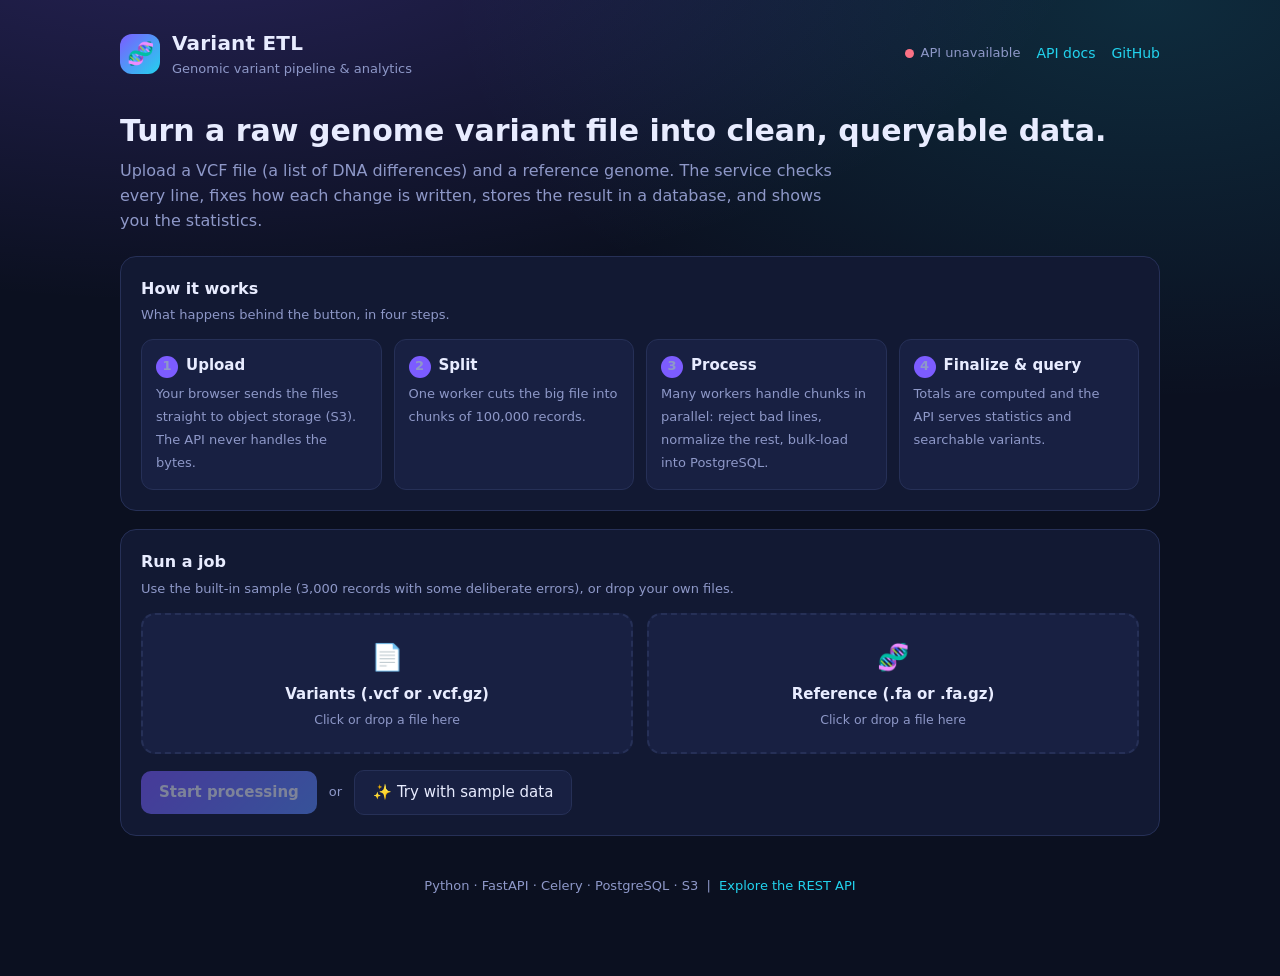
==== src/variant_etl/api/static/index.html @ db2c9832 "feat(ui): add a single-page web UI served by the API Upload (or pick sample data), watch the job go " ====
<!doctype html>
<html lang="en">
<head>
<meta charset="utf-8">
<meta name="viewport" content="width=device-width, initial-scale=1">
<title>Variant ETL</title>
<style>
  :root {
    --bg: #0b1020; --panel: #121933; --panel2: #182042; --border: #263057;
    --text: #e8ecff; --muted: #8e98c8; --accent: #7c5cff; --accent2: #22d3ee;
    --ok: #34d399; --bad: #fb7185; --warn: #fbbf24;
    --mono: ui-monospace, SFMono-Regular, Menlo, Consolas, monospace;
  }
  * { box-sizing: border-box; }
  body {
    margin: 0; color: var(--text); background: var(--bg);
    font: 15px/1.55 system-ui, -apple-system, "Segoe UI", Roboto, sans-serif;
    background-image: radial-gradient(900px 400px at 15% -10%, rgba(124,92,255,.25), transparent),
                      radial-gradient(700px 400px at 90% 0%, rgba(34,211,238,.14), transparent);
    background-repeat: no-repeat;
  }
  a { color: var(--accent2); text-decoration: none; }
  a:hover { text-decoration: underline; }
  .wrap { max-width: 1080px; margin: 0 auto; padding: 28px 20px 80px; }

  header { display: flex; align-items: center; justify-content: space-between; gap: 16px; flex-wrap: wrap; }
  .brand { display: flex; align-items: center; gap: 12px; }
  .logo { width: 40px; height: 40px; border-radius: 12px; display: grid; place-items: center; font-size: 22px;
          background: linear-gradient(135deg, var(--accent), var(--accent2)); }
  h1 { font-size: 20px; margin: 0; letter-spacing: .2px; }
  .sub { color: var(--muted); font-size: 13px; }
  nav { display: flex; gap: 16px; align-items: center; font-size: 14px; }
  .health { display: inline-flex; align-items: center; gap: 7px; color: var(--muted); font-size: 13px; }
  .dot { width: 9px; height: 9px; border-radius: 50%; background: var(--muted); }
  .dot.ok { background: var(--ok); box-shadow: 0 0 8px var(--ok); }
  .dot.bad { background: var(--bad); }

  .hero { margin: 34px 0 22px; }
  .hero h2 { font-size: 30px; line-height: 1.2; margin: 0 0 10px; }
  .hero p { color: var(--muted); max-width: 720px; margin: 0; font-size: 16px; }

  .card { background: var(--panel); border: 1px solid var(--border); border-radius: 16px; padding: 20px; margin-top: 18px; }
  .card h3 { margin: 0 0 4px; font-size: 16px; }
  .card .hint { color: var(--muted); font-size: 13px; margin: 0 0 14px; }

  .steps { display: grid; grid-template-columns: repeat(4, 1fr); gap: 12px; }
  .how { background: var(--panel2); border: 1px solid var(--border); border-radius: 12px; padding: 14px; }
  .how b { display: block; margin-bottom: 4px; }
  .how span { color: var(--muted); font-size: 13px; }
  .num { display: inline-grid; place-items: center; width: 22px; height: 22px; border-radius: 50%;
         background: var(--accent); font-size: 12px; font-weight: 700; margin-right: 8px; }

  .drops { display: grid; grid-template-columns: 1fr 1fr; gap: 14px; }
  .drop { border: 2px dashed var(--border); border-radius: 14px; padding: 22px 16px; text-align: center; cursor: pointer;
          transition: .15s; background: var(--panel2); }
  .drop:hover, .drop.over { border-color: var(--accent); background: rgba(124,92,255,.10); }
  .drop.has { border-style: solid; border-color: var(--ok); }
  .drop .big { font-size: 26px; }
  .drop .name { font-weight: 600; margin-top: 6px; word-break: break-all; }
  .drop .desc { color: var(--muted); font-size: 12.5px; margin-top: 4px; }
  .drop input { display: none; }

  .row { display: flex; gap: 12px; align-items: center; flex-wrap: wrap; margin-top: 16px; }
  button { font: inherit; cursor: pointer; border-radius: 10px; border: 1px solid var(--border); padding: 10px 18px;
           background: var(--panel2); color: var(--text); transition: .15s; }
  button:hover:not(:disabled) { border-color: var(--accent); }
  button.primary { background: linear-gradient(135deg, var(--accent), #5b8cff); border: 0; font-weight: 600; }
  button.primary:hover:not(:disabled) { filter: brightness(1.12); }
  button:disabled { opacity: .5; cursor: not-allowed; }
  .or { color: var(--muted); font-size: 13px; }

  .stepper { display: flex; align-items: center; gap: 0; margin: 6px 0 18px; }
  .st { display: flex; align-items: center; gap: 8px; color: var(--muted); font-size: 13px; white-space: nowrap; }
  .st i { width: 26px; height: 26px; border-radius: 50%; display: grid; place-items: center; font-style: normal; font-size: 13px;
          border: 2px solid var(--border); }
  .st.active { color: var(--text); }
  .st.active i { border-color: var(--accent2); color: var(--accent2); animation: pulse 1.2s infinite; }
  .st.done { color: var(--text); }
  .st.done i { background: var(--ok); border-color: var(--ok); color: #05281c; }
  .st.err i { background: var(--bad); border-color: var(--bad); color: #fff; }
  .line { flex: 1; height: 2px; background: var(--border); margin: 0 10px; min-width: 14px; }
  .line.done { background: var(--ok); }
  @keyframes pulse { 50% { box-shadow: 0 0 0 6px rgba(34,211,238,.15); } }

  .bar { height: 10px; border-radius: 6px; background: var(--panel2); overflow: hidden; }
  .bar > div { height: 100%; width: 0; background: linear-gradient(90deg, var(--accent), var(--accent2)); transition: width .4s; }
  .status-line { display: flex; justify-content: space-between; color: var(--muted); font-size: 13px; margin-top: 8px; }
  .banner { border-radius: 10px; padding: 10px 14px; margin-top: 14px; font-size: 14px; }
  .banner.info { background: rgba(34,211,238,.10); border: 1px solid rgba(34,211,238,.35); }
  .banner.err { background: rgba(251,113,133,.10); border: 1px solid rgba(251,113,133,.45); }

  .kpis { display: grid; grid-template-columns: repeat(auto-fit, minmax(150px, 1fr)); gap: 12px; }
  .kpi { background: var(--panel2); border: 1px solid var(--border); border-radius: 12px; padding: 14px; }
  .kpi .v { font-size: 26px; font-weight: 700; letter-spacing: -.5px; }
  .kpi .l { color: var(--muted); font-size: 12.5px; }
  .kpi .n { color: var(--muted); font-size: 11.5px; margin-top: 4px; }

  .grid2 { display: grid; grid-template-columns: 1fr 1fr; gap: 18px; }
  .hbar { display: grid; grid-template-columns: 170px 1fr 56px; gap: 10px; align-items: center; margin: 9px 0; font-size: 13px; }
  .hbar .t { height: 12px; border-radius: 6px; background: var(--panel2); overflow: hidden; }
  .hbar .t > div { height: 100%; border-radius: 6px; }
  .hbar .c { text-align: right; color: var(--muted); font-variant-numeric: tabular-nums; }
  .hbar small { display: block; color: var(--muted); font-size: 11.5px; }

  .hist { display: flex; align-items: flex-end; gap: 6px; height: 150px; margin-top: 8px; }
  .hist div { flex: 1; display: flex; flex-direction: column; justify-content: flex-end; align-items: center; height: 100%; }
  .hist b { width: 100%; border-radius: 5px 5px 0 0; background: linear-gradient(180deg, var(--accent2), var(--accent)); min-height: 2px; }
  .hist span { font-size: 10.5px; color: var(--muted); margin-top: 5px; }

  table { width: 100%; border-collapse: collapse; font-size: 13.5px; }
  th { text-align: left; color: var(--muted); font-weight: 500; padding: 8px 10px; border-bottom: 1px solid var(--border); }
  td { padding: 8px 10px; border-bottom: 1px solid rgba(38,48,87,.6); }
  td.m, .mono { font-family: var(--mono); font-size: 12.5px; }
  .tablewrap { overflow-x: auto; }
  .badge { display: inline-block; padding: 1px 9px; border-radius: 999px; font-size: 11.5px; font-weight: 600; }
  .tab { display: flex; gap: 6px; margin-bottom: 14px; flex-wrap: wrap; }
  .tab button { padding: 6px 14px; font-size: 13px; }
  .tab button.on { background: var(--accent); border-color: var(--accent); }
  select { font: inherit; background: var(--panel2); color: var(--text); border: 1px solid var(--border);
           border-radius: 8px; padding: 6px 10px; }
  .filters { display: flex; gap: 10px; align-items: center; margin-bottom: 12px; flex-wrap: wrap; color: var(--muted); font-size: 13px; }
  .tip { cursor: help; color: var(--accent2); border-bottom: 1px dotted var(--accent2); }
  .hidden { display: none !important; }
  footer { margin-top: 40px; color: var(--muted); font-size: 13px; text-align: center; }

  @media (max-width: 760px) {
    .steps, .drops, .grid2 { grid-template-columns: 1fr; }
    .stepper { flex-wrap: wrap; gap: 8px; } .line { display: none; }
    .hero h2 { font-size: 24px; }
    .hbar { grid-template-columns: 120px 1fr 50px; }
  }
</style>
</head>
<body>
<div class="wrap">
  <header>
    <div class="brand">
      <div class="logo">🧬</div>
      <div><h1>Variant ETL</h1><div class="sub">Genomic variant pipeline &amp; analytics</div></div>
    </div>
    <nav>
      <span class="health"><span class="dot" id="healthDot"></span><span id="healthText">checking…</span></span>
      <a href="/docs">API docs</a>
      <a href="https://github.com/aleksandrahodzzik/genomic-etl-pipeline" target="_blank" rel="noopener">GitHub</a>
    </nav>
  </header>

  <section class="hero">
    <h2>Turn a raw genome variant file into clean, queryable data.</h2>
    <p>Upload a VCF file (a list of DNA differences) and a reference genome. The service checks every line,
       fixes how each change is written, stores the result in a database, and shows you the statistics.</p>
  </section>

  <section class="card">
    <h3>How it works</h3>
    <p class="hint">What happens behind the button, in four steps.</p>
    <div class="steps">
      <div class="how"><b><span class="num">1</span>Upload</b><span>Your browser sends the files straight to object storage (S3). The API never handles the bytes.</span></div>
      <div class="how"><b><span class="num">2</span>Split</b><span>One worker cuts the big file into chunks of 100,000 records.</span></div>
      <div class="how"><b><span class="num">3</span>Process</b><span>Many workers handle chunks in parallel: reject bad lines, normalize the rest, bulk-load into PostgreSQL.</span></div>
      <div class="how"><b><span class="num">4</span>Finalize &amp; query</b><span>Totals are computed and the API serves statistics and searchable variants.</span></div>
    </div>
  </section>

  <section class="card" id="uploadCard">
    <h3>Run a job</h3>
    <p class="hint">Use the built-in sample (3,000 records with some deliberate errors), or drop your own files.</p>
    <div class="drops">
      <label class="drop" id="dropVcf">
        <div class="big">📄</div>
        <div class="name" id="nameVcf">Variants (.vcf or .vcf.gz)</div>
        <div class="desc">Click or drop a file here</div>
        <input type="file" id="fileVcf" accept=".vcf,.gz">
      </label>
      <label class="drop" id="dropRef">
        <div class="big">🧬</div>
        <div class="name" id="nameRef">Reference (.fa or .fa.gz)</div>
        <div class="desc">Click or drop a file here</div>
        <input type="file" id="fileRef" accept=".fa,.fasta,.fna,.gz">
      </label>
    </div>
    <div class="row">
      <button class="primary" id="btnRun" disabled>Start processing</button>
      <span class="or">or</span>
      <button id="btnSample">✨ Try with sample data</button>
    </div>
    <div id="banner"></div>
  </section>

  <section class="card hidden" id="progressCard">
    <h3>Progress</h3>
    <p class="hint" id="jobLine"></p>
    <div class="stepper" id="stepper"></div>
    <div class="bar"><div id="barFill"></div></div>
    <div class="status-line"><span id="statusText">Starting…</span><span id="chunkText"></span></div>
  </section>

  <div id="results" class="hidden">
    <section class="card">
      <h3>Summary</h3>
      <p class="hint" id="summaryHint"></p>
      <div class="kpis" id="kpis"></div>
    </section>

    <div class="grid2">
      <section class="card"><h3>Variant types</h3>
        <p class="hint">SNV = one letter changed, INS/DEL = letters added or removed, MNV = several letters changed.</p>
        <div id="types"></div></section>
      <section class="card"><h3>Rejected lines</h3>
        <p class="hint">Lines the pipeline refused, grouped by the reason.</p>
        <div id="reasons"></div></section>
    </div>

    <div class="grid2">
      <section class="card"><h3>Allele frequency</h3>
        <p class="hint">How common each variant is in the population (0 = rare, 1 = everyone).</p>
        <div class="hist" id="hist"></div></section>
      <section class="card"><h3>Per chromosome</h3>
        <p class="hint">Variant count and density (variants per megabase).</p>
        <div id="chroms"></div></section>
    </div>

    <section class="card">
      <div class="tab">
        <button id="tabVar" class="on">Variants</button>
        <button id="tabRej">Rejected sample</button>
      </div>
      <div id="paneVar">
        <div class="filters">
          Chromosome <select id="fChrom"><option value="">all</option></select>
          Type <select id="fType"><option value="">all</option><option>SNV</option><option>INS</option><option>DEL</option><option>MNV</option><option>COMPLEX</option></select>
          <span id="varCount"></span>
        </div>
        <div class="tablewrap"><table>
          <thead><tr><th>Position</th><th>Change</th><th>Type</th><th>Quality</th><th>Freq.</th><th>Normalized</th></tr></thead>
          <tbody id="varBody"></tbody></table></div>
        <div class="row"><button id="btnMore" class="hidden">Load more</button></div>
      </div>
      <div id="paneRej" class="hidden">
        <div class="tablewrap"><table>
          <thead><tr><th>Line</th><th>Reason</th><th>Raw text</th></tr></thead>
          <tbody id="rejBody"></tbody></table></div>
        <div class="row"><button id="btnMoreRej" class="hidden">Load more</button></div>
      </div>
    </section>
  </div>

  <footer>Python · FastAPI · Celery · PostgreSQL · S3 &nbsp;|&nbsp; <a href="/docs">Explore the REST API</a></footer>
</div>

<script>
const $ = (id) => document.getElementById(id);
const esc = (s) => String(s).replace(/[&<>"']/g, (c) => ({ "&": "&amp;", "<": "&lt;", ">": "&gt;", '"': "&quot;", "'": "&#39;" }[c]));
const fmt = (n) => Number(n).toLocaleString("en-US");
const API = "/api/v1";

const TYPE_COLOR = { SNV: "#22d3ee", INS: "#34d399", DEL: "#fb7185", MNV: "#fbbf24", COMPLEX: "#7c5cff" };
const REASONS = {
  malformed_line: ["Malformed line", "Wrong number of columns, a bad position, or an empty field."],
  non_numeric_qual: ["Bad quality value", "The QUAL column is not a number."],
  unknown_contig: ["Unknown chromosome", "The chromosome is not in the reference genome."],
  pos_out_of_bounds: ["Position out of range", "The position is outside the chromosome."],
  unsupported_symbolic: ["Unsupported variant", "Symbolic alleles such as &lt;DEL&gt; are not supported."],
  invalid_allele_chars: ["Invalid letters", "Alleles may only contain A, C, G, T, N."],
  ref_mismatch: ["Reference mismatch", "The file's REF letters differ from the real genome at that spot."],
};

let vcfFile = null, refFile = null, jobId = null, busy = false;
let varCursor = null, rejCursor = null;

// ---------- health ----------
async function checkHealth() {
  try {
    const r = await fetch("/health");
    $("healthDot").className = "dot " + (r.ok ? "ok" : "bad");
    $("healthText").textContent = r.ok ? "API online" : "API unavailable";
  } catch { $("healthDot").className = "dot bad"; $("healthText").textContent = "API unreachable"; }
}
checkHealth(); setInterval(checkHealth, 15000);

// ---------- file pickers ----------
function wireDrop(box, input, nameEl, setter, placeholder) {
  const show = (f) => {
    setter(f); nameEl.textContent = f ? f.name : placeholder;
    box.classList.toggle("has", !!f); refreshRun();
  };
  input.addEventListener("change", () => show(input.files[0] || null));
  ["dragenter", "dragover"].forEach((e) => box.addEventListener(e, (ev) => { ev.preventDefault(); box.classList.add("over"); }));
  ["dragleave", "drop"].forEach((e) => box.addEventListener(e, (ev) => { ev.preventDefault(); box.classList.remove("over"); }));
  box.addEventListener("drop", (ev) => { if (ev.dataTransfer.files[0]) show(ev.dataTransfer.files[0]); });
}
wireDrop($("dropVcf"), $("fileVcf"), $("nameVcf"), (f) => (vcfFile = f), "Variants (.vcf or .vcf.gz)");
wireDrop($("dropRef"), $("fileRef"), $("nameRef"), (f) => (refFile = f), "Reference (.fa or .fa.gz)");
function refreshRun() { $("btnRun").disabled = busy || !(vcfFile && refFile); $("btnSample").disabled = busy; }

$("btnRun").onclick = () => run(vcfFile, refFile);
$("btnSample").onclick = async () => {
  try {
    const [v, r] = await Promise.all(["variants.vcf", "ref.fa"].map(async (n) => {
      const res = await fetch("/static/sample/" + n);
      if (!res.ok) throw new Error("sample file missing");
      return new File([await res.blob()], n);
    }));
    run(v, r);
  } catch (e) { banner("err", "Could not load the sample: " + e.message); }
};

function banner(kind, text) { $("banner").innerHTML = text ? `<div class="banner ${kind}">${esc(text)}</div>` : ""; }

// ---------- API helpers ----------
async function api(path, opts) {
  const res = await fetch(API + path, opts);
  if (!res.ok) {
    let detail = res.statusText;
    try { const j = await res.json(); detail = typeof j.detail === "string" ? j.detail : JSON.stringify(j.detail); } catch {}
    throw new Error(`${res.status}: ${detail}`);
  }
  return res.json();
}
async function upload(file) {
  const meta = await api("/uploads", { method: "POST", headers: { "content-type": "application/json" }, body: JSON.stringify({ filename: file.name }) });
  const put = await fetch(meta.upload_url, { method: "PUT", body: file });
  await put.text(); // drain the body so the browser does not report the request as aborted
  if (!put.ok) throw new Error("upload to storage failed (" + put.status + ")");
  return meta.key;
}

// ---------- stepper ----------
const STEPS = ["Upload", "Split", "Process chunks", "Finalize"];
function drawStepper(active, failed) {
  let html = "";
  STEPS.forEach((name, i) => {
    const cls = failed && i === active ? "err" : i < active ? "done" : i === active ? "active" : "";
    const icon = failed && i === active ? "!" : i < active ? "✓" : i + 1;
    html += `<div class="st ${cls}"><i>${icon}</i>${name}</div>`;
    if (i < STEPS.length - 1) html += `<div class="line ${i < active ? "done" : ""}"></div>`;
  });
  $("stepper").innerHTML = html;
}

// ---------- run a job ----------
async function run(vcf, ref) {
  if (busy) return;
  busy = true; refreshRun(); banner("", "");
  $("results").classList.add("hidden");
  $("progressCard").classList.remove("hidden");
  $("jobLine").textContent = "";
  $("barFill").style.width = "3%"; $("chunkText").textContent = "";
  drawStepper(0, false); $("statusText").textContent = "Uploading files directly to object storage…";
  $("progressCard").scrollIntoView({ behavior: "smooth", block: "center" });
  try {
    const [vcfKey, refKey] = await Promise.all([upload(vcf), upload(ref)]);
    drawStepper(1, false); $("statusText").textContent = "Creating the job…";
    const job = await api("/jobs", { method: "POST", headers: { "content-type": "application/json" }, body: JSON.stringify({ vcf_key: vcfKey, reference_key: refKey }) });
    jobId = job.id;
    $("jobLine").innerHTML = `Job <span class="mono">${esc(job.id)}</span>`;
    if (job.deduplicated) banner("info", "These exact files were already processed. Showing the existing result instead of redoing the work.");
    const done = await poll(job.id);
    if (done.status === "completed") await showResults(done);
  } catch (e) {
    drawStepper(1, true); banner("err", e.message); $("statusText").textContent = "Stopped";
  } finally { busy = false; refreshRun(); }
}

async function poll(id) {
  for (;;) {
    const j = await api("/jobs/" + id);
    const p = j.progress, total = p.chunks_total;
    if (j.status === "completed") {
      drawStepper(4, false); $("barFill").style.width = "100%";
      $("statusText").textContent = `Done in ${j.duration_seconds?.toFixed(1) ?? "?"} s`;
      $("chunkText").textContent = total ? `${total}/${total} chunks` : "";
      return j;
    }
    if (j.status === "failed") {
      drawStepper(total ? 2 : 1, true); $("statusText").textContent = "Job failed";
      banner("err", (j.error || "The job failed.") + (j.failed_chunks?.length ? ` Failed chunks: ${j.failed_chunks.join(", ")}` : ""));
      return j;
    }
    if (!total) { drawStepper(1, false); $("statusText").textContent = j.status === "queued" ? "Waiting for a worker…" : "Splitting the file into chunks…"; $("barFill").style.width = "8%"; }
    else {
      drawStepper(2, false); $("statusText").textContent = "Workers are validating and loading chunks…";
      $("chunkText").textContent = `${p.chunks_done}/${total} chunks`;
      $("barFill").style.width = Math.max(10, Math.round(100 * p.fraction)) + "%";
    }
    await new Promise((r) => setTimeout(r, 500));
  }
}

// ---------- results ----------
function kpi(value, label, note) { return `<div class="kpi"><div class="v">${value}</div><div class="l">${label}</div>${note ? `<div class="n">${note}</div>` : ""}</div>`; }
function hbar(label, count, max, color, note) {
  const w = max ? Math.max(2, (100 * count) / max) : 0;
  return `<div class="hbar"><div>${label}${note ? `<small>${note}</small>` : ""}</div><div class="t"><div style="width:${w}%;background:${color}"></div></div><div class="c">${fmt(count)}</div></div>`;
}

async function showResults(job) {
  const base = "/jobs/" + job.id;
  const [sum, chr, af] = await Promise.all([api(base + "/stats/summary"), api(base + "/stats/chromosomes"), api(base + "/stats/af-histogram?bins=10")]);
  $("results").classList.remove("hidden");
  const r = sum.records;
  $("summaryHint").textContent = `${fmt(r.total)} lines went in; ${fmt(sum.variants)} clean variant rows are now in the database (a line with several alternatives becomes several rows).`;
  $("kpis").innerHTML =
    kpi(fmt(r.total), "records read") +
    kpi(fmt(r.accepted), "accepted", `${(100 - r.rejected_percent).toFixed(1)}% of lines`) +
    kpi(fmt(r.rejected), "rejected", `${r.rejected_percent}% of lines`) +
    kpi(fmt(sum.variants), "variants stored") +
    kpi(sum.titv_ratio ?? "–", `<span class="tip" title="Transition/transversion ratio of single-letter changes. About 2.0 is typical for human genomes; far off suggests errors.">Ti/Tv ratio</span>`) +
    kpi(sum.normalized_percent + "%", `<span class="tip" title="Share of rows rewritten into the standard form (trimmed and left-aligned, or split from a multi-allelic line).">normalized</span>`, `${fmt(sum.normalized)} rows`);

  const maxT = Math.max(...Object.values(sum.by_type), 1);
  $("types").innerHTML = Object.entries(sum.by_type).sort((a, b) => b[1] - a[1])
    .map(([t, c]) => hbar(t, c, maxT, TYPE_COLOR[t] || "#7c5cff")).join("") || "<span class='sub'>No variants.</span>";

  const reasons = Object.entries(sum.rejected_by_reason).sort((a, b) => b[1].count - a[1].count);
  const maxR = Math.max(...reasons.map(([, v]) => v.count), 1);
  $("reasons").innerHTML = reasons.map(([k, v]) => {
    const [title, desc] = REASONS[k] || [k, ""];
    return hbar(title, v.count, maxR, "#fb7185", desc);
  }).join("") || "<span class='sub'>Nothing was rejected.</span>";

  const maxA = Math.max(...af.bins.map((b) => b.count), 1);
  $("hist").innerHTML = af.bins.map((b) =>
    `<div title="${b.bin_start.toFixed(1)}–${b.bin_end.toFixed(1)}: ${fmt(b.count)} variants"><b style="height:${(100 * b.count) / maxA}%"></b><span>${b.bin_start.toFixed(1)}</span></div>`).join("");

  const maxC = Math.max(...chr.chromosomes.map((c) => c.variants), 1);
  $("chroms").innerHTML = chr.chromosomes.map((c) =>
    hbar(esc(c.chrom), c.variants, maxC, "#7c5cff", c.density_per_mb != null ? `${fmt(Math.round(c.density_per_mb))} per Mb` : "")).join("");

  $("fChrom").innerHTML = '<option value="">all</option>' + chr.chromosomes.map((c) => `<option>${esc(c.chrom)}</option>`).join("");
  await loadVariants(true); await loadRejected(true);
  $("results").scrollIntoView({ behavior: "smooth" });
}

// ---------- variants table ----------
async function loadVariants(reset) {
  if (reset) { varCursor = null; $("varBody").innerHTML = ""; }
  const q = new URLSearchParams({ limit: "25" });
  if ($("fChrom").value) q.set("chrom", $("fChrom").value);
  if ($("fType").value) q.set("type", $("fType").value);
  if (varCursor) q.set("cursor", varCursor);
  const page = await api(`/jobs/${jobId}/variants?${q}`);
  $("varBody").insertAdjacentHTML("beforeend", page.items.map((v) => `
    <tr><td class="m">${esc(v.chrom)}:${fmt(v.pos)}</td>
    <td class="m">${esc(v.ref.length > 14 ? v.ref.slice(0, 14) + "…" : v.ref)} → ${esc(v.alt.length > 14 ? v.alt.slice(0, 14) + "…" : v.alt)}</td>
    <td><span class="badge" style="background:${TYPE_COLOR[v.variant_type] || "#7c5cff"}22;color:${TYPE_COLOR[v.variant_type] || "#7c5cff"}">${esc(v.variant_type)}</span></td>
    <td>${v.qual ?? "–"}</td><td>${v.af ?? "–"}</td>
    <td>${v.was_normalized ? '<span class="badge" style="background:#fbbf2422;color:#fbbf24">rewritten</span>' : '<span class="sub">as written</span>'}</td></tr>`).join(""));
  varCursor = page.next_cursor;
  $("btnMore").classList.toggle("hidden", !varCursor);
  $("varCount").textContent = $("varBody").children.length ? `showing ${$("varBody").children.length}` : "no matching variants";
}
$("fChrom").onchange = () => loadVariants(true);
$("fType").onchange = () => loadVariants(true);
$("btnMore").onclick = () => loadVariants(false);

// ---------- rejected table ----------
async function loadRejected(reset) {
  if (reset) { rejCursor = null; $("rejBody").innerHTML = ""; }
  const q = new URLSearchParams({ limit: "25" });
  if (rejCursor != null) q.set("after_line", rejCursor);
  const page = await api(`/jobs/${jobId}/rejected?${q}`);
  $("rejBody").insertAdjacentHTML("beforeend", page.items.map((x) => `
    <tr><td class="m">${x.line_no}</td><td>${esc((REASONS[x.reason] || [x.reason])[0])}</td>
    <td class="m">${esc(x.raw_line.length > 90 ? x.raw_line.slice(0, 90) + "…" : x.raw_line)}</td></tr>`).join(""));
  rejCursor = page.next_after_line ?? null;
  $("btnMoreRej").classList.toggle("hidden", rejCursor == null || page.items.length === 0);
}
$("btnMoreRej").onclick = () => loadRejected(false);

$("tabVar").onclick = () => { $("tabVar").classList.add("on"); $("tabRej").classList.remove("on"); $("paneVar").classList.remove("hidden"); $("paneRej").classList.add("hidden"); };
$("tabRej").onclick = () => { $("tabRej").classList.add("on"); $("tabVar").classList.remove("on"); $("paneRej").classList.remove("hidden"); $("paneVar").classList.add("hidden"); };
refreshRun();
</script>
</body>
</html>
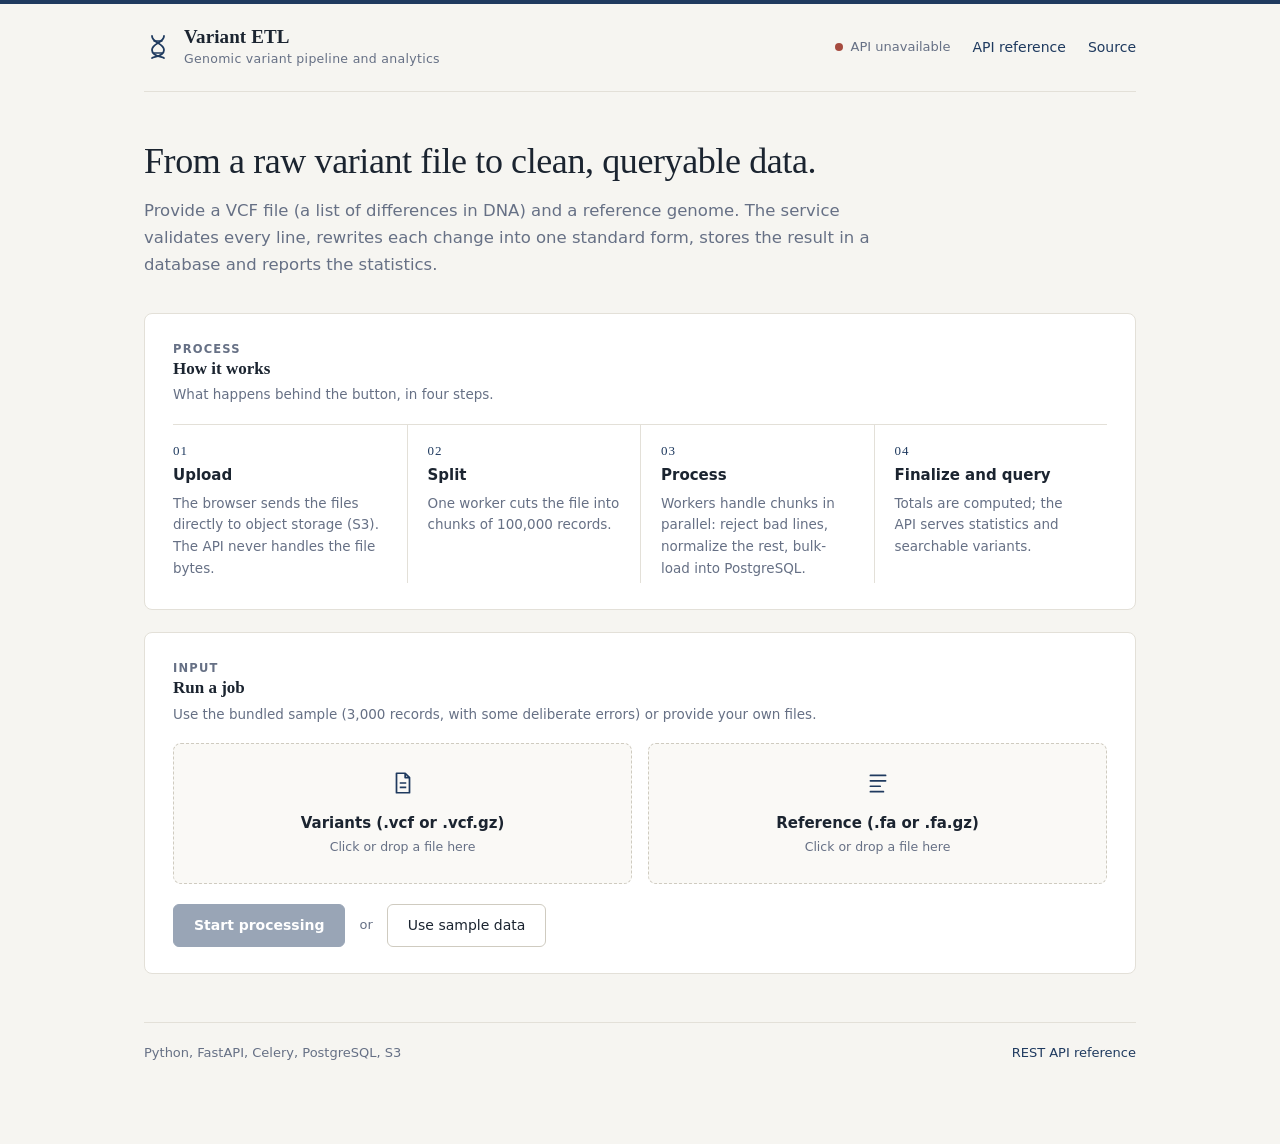
==== commit cc22a60d: "feat(ui): restyle the web UI in a restrained light theme Paper background, a single navy accent, ser" ====
--- a/src/variant_etl/api/static/index.html
+++ b/src/variant_etl/api/static/index.html
@@ -6,174 +6,185 @@
 <title>Variant ETL</title>
 <style>
   :root {
-    --bg: #0b1020; --panel: #121933; --panel2: #182042; --border: #263057;
-    --text: #e8ecff; --muted: #8e98c8; --accent: #7c5cff; --accent2: #22d3ee;
-    --ok: #34d399; --bad: #fb7185; --warn: #fbbf24;
+    --bg: #f6f5f1; --card: #ffffff; --soft: #faf9f6; --line: #e3e0d8; --line2: #cfcbc0;
+    --ink: #1b2430; --muted: #667085; --accent: #1f3a5f; --accent-d: #162b48;
+    --ok: #2f6f5e; --bad: #a64b3f; --warn: #8a6620;
+    --serif: Georgia, "Iowan Old Style", "Palatino Linotype", "Times New Roman", serif;
     --mono: ui-monospace, SFMono-Regular, Menlo, Consolas, monospace;
   }
   * { box-sizing: border-box; }
-  body {
-    margin: 0; color: var(--text); background: var(--bg);
-    font: 15px/1.55 system-ui, -apple-system, "Segoe UI", Roboto, sans-serif;
-    background-image: radial-gradient(900px 400px at 15% -10%, rgba(124,92,255,.25), transparent),
-                      radial-gradient(700px 400px at 90% 0%, rgba(34,211,238,.14), transparent);
-    background-repeat: no-repeat;
-  }
-  a { color: var(--accent2); text-decoration: none; }
-  a:hover { text-decoration: underline; }
-  .wrap { max-width: 1080px; margin: 0 auto; padding: 28px 20px 80px; }
-
-  header { display: flex; align-items: center; justify-content: space-between; gap: 16px; flex-wrap: wrap; }
+  body { margin: 0; color: var(--ink); background: var(--bg);
+         font: 15px/1.6 system-ui, -apple-system, "Segoe UI", Roboto, "Helvetica Neue", sans-serif; }
+  a { color: var(--accent); text-decoration: none; border-bottom: 1px solid transparent; }
+  a:hover { border-bottom-color: var(--accent); }
+  .wrap { max-width: 1040px; margin: 0 auto; padding: 0 24px 80px; }
+  .topbar { height: 4px; background: var(--accent); }
+
+  header { display: flex; align-items: center; justify-content: space-between; gap: 16px; flex-wrap: wrap;
+           padding: 22px 0; border-bottom: 1px solid var(--line); }
   .brand { display: flex; align-items: center; gap: 12px; }
-  .logo { width: 40px; height: 40px; border-radius: 12px; display: grid; place-items: center; font-size: 22px;
-          background: linear-gradient(135deg, var(--accent), var(--accent2)); }
-  h1 { font-size: 20px; margin: 0; letter-spacing: .2px; }
-  .sub { color: var(--muted); font-size: 13px; }
-  nav { display: flex; gap: 16px; align-items: center; font-size: 14px; }
-  .health { display: inline-flex; align-items: center; gap: 7px; color: var(--muted); font-size: 13px; }
-  .dot { width: 9px; height: 9px; border-radius: 50%; background: var(--muted); }
-  .dot.ok { background: var(--ok); box-shadow: 0 0 8px var(--ok); }
-  .dot.bad { background: var(--bad); }
-
-  .hero { margin: 34px 0 22px; }
-  .hero h2 { font-size: 30px; line-height: 1.2; margin: 0 0 10px; }
-  .hero p { color: var(--muted); max-width: 720px; margin: 0; font-size: 16px; }
-
-  .card { background: var(--panel); border: 1px solid var(--border); border-radius: 16px; padding: 20px; margin-top: 18px; }
-  .card h3 { margin: 0 0 4px; font-size: 16px; }
-  .card .hint { color: var(--muted); font-size: 13px; margin: 0 0 14px; }
-
-  .steps { display: grid; grid-template-columns: repeat(4, 1fr); gap: 12px; }
-  .how { background: var(--panel2); border: 1px solid var(--border); border-radius: 12px; padding: 14px; }
-  .how b { display: block; margin-bottom: 4px; }
-  .how span { color: var(--muted); font-size: 13px; }
-  .num { display: inline-grid; place-items: center; width: 22px; height: 22px; border-radius: 50%;
-         background: var(--accent); font-size: 12px; font-weight: 700; margin-right: 8px; }
-
-  .drops { display: grid; grid-template-columns: 1fr 1fr; gap: 14px; }
-  .drop { border: 2px dashed var(--border); border-radius: 14px; padding: 22px 16px; text-align: center; cursor: pointer;
-          transition: .15s; background: var(--panel2); }
-  .drop:hover, .drop.over { border-color: var(--accent); background: rgba(124,92,255,.10); }
-  .drop.has { border-style: solid; border-color: var(--ok); }
-  .drop .big { font-size: 26px; }
-  .drop .name { font-weight: 600; margin-top: 6px; word-break: break-all; }
-  .drop .desc { color: var(--muted); font-size: 12.5px; margin-top: 4px; }
+  .brand svg { width: 28px; height: 28px; color: var(--accent); }
+  h1 { font: 600 19px/1.2 var(--serif); margin: 0; letter-spacing: .1px; }
+  .sub { color: var(--muted); font-size: 12.5px; letter-spacing: .3px; }
+  nav { display: flex; gap: 22px; align-items: center; font-size: 14px; }
+  .health { display: inline-flex; align-items: center; gap: 8px; color: var(--muted); font-size: 13px; }
+  .dot { width: 8px; height: 8px; border-radius: 50%; background: var(--line2); }
+  .dot.ok { background: var(--ok); } .dot.bad { background: var(--bad); }
+
+  .hero { padding: 48px 0 12px; max-width: 760px; }
+  .hero h2 { font: 400 36px/1.2 var(--serif); letter-spacing: -.4px; margin: 0 0 14px; }
+  .hero p { color: var(--muted); margin: 0; font-size: 16.5px; line-height: 1.65; }
+
+  .card { background: var(--card); border: 1px solid var(--line); border-radius: 8px; padding: 26px 28px; margin-top: 22px; }
+  .card h3 { margin: 0 0 4px; font: 600 17px/1.3 var(--serif); }
+  .card .hint { color: var(--muted); font-size: 13.5px; margin: 0 0 18px; }
+  .eyebrow { text-transform: uppercase; letter-spacing: 1.2px; font-size: 11.5px; color: var(--muted); font-weight: 600; }
+
+  .steps { display: grid; grid-template-columns: repeat(4, 1fr); border-top: 1px solid var(--line); }
+  .how { padding: 18px 20px 4px 0; }
+  .how + .how { padding-left: 20px; border-left: 1px solid var(--line); }
+  .how .no { font: 400 13px var(--serif); color: var(--accent); letter-spacing: 1px; }
+  .how b { display: block; margin: 4px 0 6px; font-weight: 600; }
+  .how span { color: var(--muted); font-size: 13.5px; display: block; }
+
+  .drops { display: grid; grid-template-columns: 1fr 1fr; gap: 16px; }
+  .drop { border: 1px dashed var(--line2); border-radius: 8px; padding: 26px 18px; text-align: center; cursor: pointer;
+          background: var(--soft); transition: border-color .15s, background .15s; }
+  .drop:hover, .drop.over { border-color: var(--accent); background: #f1f4f8; }
+  .drop.has { border-style: solid; border-color: var(--ok); background: #f1f7f4; }
+  .drop svg { width: 26px; height: 26px; color: var(--accent); margin-bottom: 8px; }
+  .drop .name { font-weight: 600; word-break: break-all; }
+  .drop .desc { color: var(--muted); font-size: 12.5px; margin-top: 2px; }
   .drop input { display: none; }
 
-  .row { display: flex; gap: 12px; align-items: center; flex-wrap: wrap; margin-top: 16px; }
-  button { font: inherit; cursor: pointer; border-radius: 10px; border: 1px solid var(--border); padding: 10px 18px;
-           background: var(--panel2); color: var(--text); transition: .15s; }
-  button:hover:not(:disabled) { border-color: var(--accent); }
-  button.primary { background: linear-gradient(135deg, var(--accent), #5b8cff); border: 0; font-weight: 600; }
-  button.primary:hover:not(:disabled) { filter: brightness(1.12); }
-  button:disabled { opacity: .5; cursor: not-allowed; }
+  .row { display: flex; gap: 14px; align-items: center; flex-wrap: wrap; margin-top: 20px; }
+  button { font: inherit; font-size: 14px; cursor: pointer; border-radius: 6px; border: 1px solid var(--line2);
+           padding: 9px 20px; background: var(--card); color: var(--ink); transition: .15s; }
+  button:hover:not(:disabled) { border-color: var(--accent); color: var(--accent); }
+  button.primary { background: var(--accent); border-color: var(--accent); color: #fff; font-weight: 600; }
+  button.primary:hover:not(:disabled) { background: var(--accent-d); color: #fff; }
+  button:disabled { opacity: .45; cursor: not-allowed; }
   .or { color: var(--muted); font-size: 13px; }
 
-  .stepper { display: flex; align-items: center; gap: 0; margin: 6px 0 18px; }
-  .st { display: flex; align-items: center; gap: 8px; color: var(--muted); font-size: 13px; white-space: nowrap; }
-  .st i { width: 26px; height: 26px; border-radius: 50%; display: grid; place-items: center; font-style: normal; font-size: 13px;
-          border: 2px solid var(--border); }
-  .st.active { color: var(--text); }
-  .st.active i { border-color: var(--accent2); color: var(--accent2); animation: pulse 1.2s infinite; }
-  .st.done { color: var(--text); }
-  .st.done i { background: var(--ok); border-color: var(--ok); color: #05281c; }
+  .stepper { display: flex; align-items: center; margin: 4px 0 20px; }
+  .st { display: flex; align-items: center; gap: 9px; color: var(--muted); font-size: 13.5px; white-space: nowrap; }
+  .st i { width: 24px; height: 24px; border-radius: 50%; display: grid; place-items: center; font-style: normal;
+          font-size: 12px; border: 1px solid var(--line2); background: var(--card); }
+  .st.active { color: var(--ink); font-weight: 600; }
+  .st.active i { border: 2px solid var(--accent); color: var(--accent); }
+  .st.done { color: var(--ink); }
+  .st.done i { background: var(--accent); border-color: var(--accent); color: #fff; }
   .st.err i { background: var(--bad); border-color: var(--bad); color: #fff; }
-  .line { flex: 1; height: 2px; background: var(--border); margin: 0 10px; min-width: 14px; }
-  .line.done { background: var(--ok); }
-  @keyframes pulse { 50% { box-shadow: 0 0 0 6px rgba(34,211,238,.15); } }
-
-  .bar { height: 10px; border-radius: 6px; background: var(--panel2); overflow: hidden; }
-  .bar > div { height: 100%; width: 0; background: linear-gradient(90deg, var(--accent), var(--accent2)); transition: width .4s; }
-  .status-line { display: flex; justify-content: space-between; color: var(--muted); font-size: 13px; margin-top: 8px; }
-  .banner { border-radius: 10px; padding: 10px 14px; margin-top: 14px; font-size: 14px; }
-  .banner.info { background: rgba(34,211,238,.10); border: 1px solid rgba(34,211,238,.35); }
-  .banner.err { background: rgba(251,113,133,.10); border: 1px solid rgba(251,113,133,.45); }
-
-  .kpis { display: grid; grid-template-columns: repeat(auto-fit, minmax(150px, 1fr)); gap: 12px; }
-  .kpi { background: var(--panel2); border: 1px solid var(--border); border-radius: 12px; padding: 14px; }
-  .kpi .v { font-size: 26px; font-weight: 700; letter-spacing: -.5px; }
-  .kpi .l { color: var(--muted); font-size: 12.5px; }
-  .kpi .n { color: var(--muted); font-size: 11.5px; margin-top: 4px; }
-
-  .grid2 { display: grid; grid-template-columns: 1fr 1fr; gap: 18px; }
-  .hbar { display: grid; grid-template-columns: 170px 1fr 56px; gap: 10px; align-items: center; margin: 9px 0; font-size: 13px; }
-  .hbar .t { height: 12px; border-radius: 6px; background: var(--panel2); overflow: hidden; }
-  .hbar .t > div { height: 100%; border-radius: 6px; }
-  .hbar .c { text-align: right; color: var(--muted); font-variant-numeric: tabular-nums; }
-  .hbar small { display: block; color: var(--muted); font-size: 11.5px; }
-
-  .hist { display: flex; align-items: flex-end; gap: 6px; height: 150px; margin-top: 8px; }
-  .hist div { flex: 1; display: flex; flex-direction: column; justify-content: flex-end; align-items: center; height: 100%; }
-  .hist b { width: 100%; border-radius: 5px 5px 0 0; background: linear-gradient(180deg, var(--accent2), var(--accent)); min-height: 2px; }
-  .hist span { font-size: 10.5px; color: var(--muted); margin-top: 5px; }
+  .line { flex: 1; height: 1px; background: var(--line2); margin: 0 14px; min-width: 14px; }
+  .line.done { background: var(--accent); }
+
+  .bar { height: 6px; border-radius: 3px; background: #ebe8e0; overflow: hidden; }
+  .bar > div { height: 100%; width: 0; background: var(--accent); transition: width .4s; }
+  .status-line { display: flex; justify-content: space-between; color: var(--muted); font-size: 13px; margin-top: 10px; }
+  .banner { border-radius: 6px; padding: 11px 15px; margin-top: 16px; font-size: 14px; border: 1px solid; }
+  .banner.info { background: #f1f4f8; border-color: #c9d4e2; color: var(--accent); }
+  .banner.err { background: #fbf1ef; border-color: #e5c2bc; color: var(--bad); }
+
+  .kpis { display: grid; grid-template-columns: repeat(auto-fit, minmax(150px, 1fr)); border: 1px solid var(--line); border-radius: 8px; overflow: hidden; }
+  .kpi { padding: 18px 20px; border-right: 1px solid var(--line); background: var(--card); }
+  .kpi:last-child { border-right: 0; }
+  .kpi .v { font: 400 30px/1.15 var(--serif); letter-spacing: -.5px; font-variant-numeric: tabular-nums; }
+  .kpi .l { color: var(--muted); font-size: 12.5px; margin-top: 4px; }
+  .kpi .n { color: var(--muted); font-size: 11.5px; }
+
+  .grid2 { display: grid; grid-template-columns: 1fr 1fr; gap: 22px; }
+  .hbar { display: grid; grid-template-columns: 170px 1fr 56px; gap: 12px; align-items: center; margin: 12px 0; font-size: 13.5px; }
+  .hbar .t { height: 8px; border-radius: 4px; background: #ebe8e0; overflow: hidden; }
+  .hbar .t > div { height: 100%; border-radius: 4px; }
+  .hbar .c { text-align: right; color: var(--ink); font-variant-numeric: tabular-nums; }
+  .hbar small { display: block; color: var(--muted); font-size: 11.5px; line-height: 1.35; }
+
+  .hist { display: flex; align-items: flex-end; gap: 8px; height: 150px; margin-top: 8px; border-bottom: 1px solid var(--line2); }
+  .hist div { flex: 1; display: flex; flex-direction: column; justify-content: flex-end; align-items: center; height: 100%; position: relative; }
+  .hist b { width: 100%; background: var(--accent); min-height: 2px; border-radius: 2px 2px 0 0; opacity: .88; }
+  .hist span { position: absolute; bottom: -22px; font-size: 11px; color: var(--muted); }
+  .hist-wrap { padding-bottom: 24px; }
 
   table { width: 100%; border-collapse: collapse; font-size: 13.5px; }
-  th { text-align: left; color: var(--muted); font-weight: 500; padding: 8px 10px; border-bottom: 1px solid var(--border); }
-  td { padding: 8px 10px; border-bottom: 1px solid rgba(38,48,87,.6); }
+  th { text-align: left; color: var(--muted); font-weight: 600; padding: 9px 10px; border-bottom: 1px solid var(--line2);
+       font-size: 11.5px; text-transform: uppercase; letter-spacing: .8px; }
+  td { padding: 9px 10px; border-bottom: 1px solid var(--line); }
+  tbody tr:hover td { background: var(--soft); }
   td.m, .mono { font-family: var(--mono); font-size: 12.5px; }
   .tablewrap { overflow-x: auto; }
-  .badge { display: inline-block; padding: 1px 9px; border-radius: 999px; font-size: 11.5px; font-weight: 600; }
-  .tab { display: flex; gap: 6px; margin-bottom: 14px; flex-wrap: wrap; }
-  .tab button { padding: 6px 14px; font-size: 13px; }
-  .tab button.on { background: var(--accent); border-color: var(--accent); }
-  select { font: inherit; background: var(--panel2); color: var(--text); border: 1px solid var(--border);
-           border-radius: 8px; padding: 6px 10px; }
-  .filters { display: flex; gap: 10px; align-items: center; margin-bottom: 12px; flex-wrap: wrap; color: var(--muted); font-size: 13px; }
-  .tip { cursor: help; color: var(--accent2); border-bottom: 1px dotted var(--accent2); }
+  .badge { display: inline-block; padding: 1px 9px; border-radius: 4px; font-size: 11.5px; font-weight: 600; letter-spacing: .3px; }
+  .tab { display: flex; gap: 0; margin-bottom: 18px; border-bottom: 1px solid var(--line); }
+  .tab button { border: 0; border-bottom: 2px solid transparent; border-radius: 0; background: none; padding: 8px 18px 10px; color: var(--muted); }
+  .tab button.on { color: var(--accent); border-bottom-color: var(--accent); font-weight: 600; }
+  select { font: inherit; font-size: 13.5px; background: var(--card); color: var(--ink); border: 1px solid var(--line2);
+           border-radius: 6px; padding: 5px 10px; }
+  .filters { display: flex; gap: 12px; align-items: center; margin-bottom: 14px; flex-wrap: wrap; color: var(--muted); font-size: 13px; }
+  .tip { cursor: help; border-bottom: 1px dotted var(--muted); }
   .hidden { display: none !important; }
-  footer { margin-top: 40px; color: var(--muted); font-size: 13px; text-align: center; }
+  footer { margin-top: 48px; padding-top: 20px; border-top: 1px solid var(--line); color: var(--muted); font-size: 13px; display: flex; justify-content: space-between; flex-wrap: wrap; gap: 8px; }
 
   @media (max-width: 760px) {
-    .steps, .drops, .grid2 { grid-template-columns: 1fr; }
-    .stepper { flex-wrap: wrap; gap: 8px; } .line { display: none; }
-    .hero h2 { font-size: 24px; }
+    .wrap { padding: 0 16px 60px; }
+    .card { padding: 20px 18px; }
+    .steps { grid-template-columns: 1fr 1fr; }
+    .how:nth-child(3) { padding-left: 0; border-left: 0; }
+    .drops, .grid2 { grid-template-columns: 1fr; }
+    .stepper { flex-wrap: wrap; gap: 10px; } .line { display: none; }
+    .hero { padding-top: 32px; } .hero h2 { font-size: 27px; }
     .hbar { grid-template-columns: 120px 1fr 50px; }
+    .kpi { border-bottom: 1px solid var(--line); }
   }
 </style>
 </head>
 <body>
+<div class="topbar"></div>
 <div class="wrap">
   <header>
     <div class="brand">
-      <div class="logo">🧬</div>
-      <div><h1>Variant ETL</h1><div class="sub">Genomic variant pipeline &amp; analytics</div></div>
+      <svg viewBox="0 0 28 28" fill="none" stroke="currentColor" stroke-width="1.8" stroke-linecap="round" aria-hidden="true">
+        <path d="M8 3c0 7 12 7 12 14s-12 7-12 8"/><path d="M20 3c0 7-12 7-12 14s12 7 12 8"/>
+        <path d="M10 8h8M10 20h8" stroke-width="1.4"/>
+      </svg>
+      <div><h1>Variant ETL</h1><div class="sub">Genomic variant pipeline and analytics</div></div>
     </div>
     <nav>
-      <span class="health"><span class="dot" id="healthDot"></span><span id="healthText">checking…</span></span>
-      <a href="/docs">API docs</a>
-      <a href="https://github.com/aleksandrahodzzik/genomic-etl-pipeline" target="_blank" rel="noopener">GitHub</a>
+      <span class="health"><span class="dot" id="healthDot"></span><span id="healthText">checking</span></span>
+      <a href="/docs">API reference</a>
+      <a href="https://github.com/aleksandrahodzzik/genomic-etl-pipeline" target="_blank" rel="noopener">Source</a>
     </nav>
   </header>
 
   <section class="hero">
-    <h2>Turn a raw genome variant file into clean, queryable data.</h2>
-    <p>Upload a VCF file (a list of DNA differences) and a reference genome. The service checks every line,
-       fixes how each change is written, stores the result in a database, and shows you the statistics.</p>
+    <h2>From a raw variant file to clean, queryable data.</h2>
+    <p>Provide a VCF file (a list of differences in DNA) and a reference genome. The service validates every line,
+       rewrites each change into one standard form, stores the result in a database and reports the statistics.</p>
   </section>
 
   <section class="card">
+    <div class="eyebrow">Process</div>
     <h3>How it works</h3>
     <p class="hint">What happens behind the button, in four steps.</p>
     <div class="steps">
-      <div class="how"><b><span class="num">1</span>Upload</b><span>Your browser sends the files straight to object storage (S3). The API never handles the bytes.</span></div>
-      <div class="how"><b><span class="num">2</span>Split</b><span>One worker cuts the big file into chunks of 100,000 records.</span></div>
-      <div class="how"><b><span class="num">3</span>Process</b><span>Many workers handle chunks in parallel: reject bad lines, normalize the rest, bulk-load into PostgreSQL.</span></div>
-      <div class="how"><b><span class="num">4</span>Finalize &amp; query</b><span>Totals are computed and the API serves statistics and searchable variants.</span></div>
+      <div class="how"><span class="no">01</span><b>Upload</b><span>The browser sends the files directly to object storage (S3). The API never handles the file bytes.</span></div>
+      <div class="how"><span class="no">02</span><b>Split</b><span>One worker cuts the file into chunks of 100,000 records.</span></div>
+      <div class="how"><span class="no">03</span><b>Process</b><span>Workers handle chunks in parallel: reject bad lines, normalize the rest, bulk-load into PostgreSQL.</span></div>
+      <div class="how"><span class="no">04</span><b>Finalize and query</b><span>Totals are computed; the API serves statistics and searchable variants.</span></div>
     </div>
   </section>
 
   <section class="card" id="uploadCard">
+    <div class="eyebrow">Input</div>
     <h3>Run a job</h3>
-    <p class="hint">Use the built-in sample (3,000 records with some deliberate errors), or drop your own files.</p>
+    <p class="hint">Use the bundled sample (3,000 records, with some deliberate errors) or provide your own files.</p>
     <div class="drops">
       <label class="drop" id="dropVcf">
-        <div class="big">📄</div>
+        <svg viewBox="0 0 24 24" fill="none" stroke="currentColor" stroke-width="1.6" stroke-linejoin="round"><path d="M6 3h8l4 4v14H6z"/><path d="M14 3v4h4M9 12h6M9 16h6"/></svg>
         <div class="name" id="nameVcf">Variants (.vcf or .vcf.gz)</div>
         <div class="desc">Click or drop a file here</div>
         <input type="file" id="fileVcf" accept=".vcf,.gz">
       </label>
       <label class="drop" id="dropRef">
-        <div class="big">🧬</div>
+        <svg viewBox="0 0 24 24" fill="none" stroke="currentColor" stroke-width="1.6" stroke-linecap="round"><path d="M5 5h14M5 10h14M5 15h9M5 20h12"/></svg>
         <div class="name" id="nameRef">Reference (.fa or .fa.gz)</div>
         <div class="desc">Click or drop a file here</div>
         <input type="file" id="fileRef" accept=".fa,.fasta,.fna,.gz">
@@ -182,21 +193,23 @@
     <div class="row">
       <button class="primary" id="btnRun" disabled>Start processing</button>
       <span class="or">or</span>
-      <button id="btnSample">✨ Try with sample data</button>
+      <button id="btnSample">Use sample data</button>
     </div>
     <div id="banner"></div>
   </section>
 
   <section class="card hidden" id="progressCard">
+    <div class="eyebrow">Status</div>
     <h3>Progress</h3>
     <p class="hint" id="jobLine"></p>
     <div class="stepper" id="stepper"></div>
     <div class="bar"><div id="barFill"></div></div>
-    <div class="status-line"><span id="statusText">Starting…</span><span id="chunkText"></span></div>
+    <div class="status-line"><span id="statusText">Starting</span><span id="chunkText"></span></div>
   </section>
 
   <div id="results" class="hidden">
     <section class="card">
+      <div class="eyebrow">Result</div>
       <h3>Summary</h3>
       <p class="hint" id="summaryHint"></p>
       <div class="kpis" id="kpis"></div>
@@ -204,17 +217,17 @@
 
     <div class="grid2">
       <section class="card"><h3>Variant types</h3>
-        <p class="hint">SNV = one letter changed, INS/DEL = letters added or removed, MNV = several letters changed.</p>
+        <p class="hint">SNV: one letter changed. INS and DEL: letters added or removed. MNV: several letters changed.</p>
         <div id="types"></div></section>
       <section class="card"><h3>Rejected lines</h3>
-        <p class="hint">Lines the pipeline refused, grouped by the reason.</p>
+        <p class="hint">Lines the pipeline refused, grouped by reason.</p>
         <div id="reasons"></div></section>
     </div>
 
     <div class="grid2">
       <section class="card"><h3>Allele frequency</h3>
-        <p class="hint">How common each variant is in the population (0 = rare, 1 = everyone).</p>
-        <div class="hist" id="hist"></div></section>
+        <p class="hint">How common each variant is in the population (0 is rare, 1 is everyone).</p>
+        <div class="hist-wrap"><div class="hist" id="hist"></div></div></section>
       <section class="card"><h3>Per chromosome</h3>
         <p class="hint">Variant count and density (variants per megabase).</p>
         <div id="chroms"></div></section>
@@ -245,7 +258,7 @@
     </section>
   </div>
 
-  <footer>Python · FastAPI · Celery · PostgreSQL · S3 &nbsp;|&nbsp; <a href="/docs">Explore the REST API</a></footer>
+  <footer><span>Python, FastAPI, Celery, PostgreSQL, S3</span><a href="/docs">REST API reference</a></footer>
 </div>
 
 <script>
@@ -254,7 +267,8 @@
 const fmt = (n) => Number(n).toLocaleString("en-US");
 const API = "/api/v1";
 
-const TYPE_COLOR = { SNV: "#22d3ee", INS: "#34d399", DEL: "#fb7185", MNV: "#fbbf24", COMPLEX: "#7c5cff" };
+const NAVY = "#1f3a5f", RED = "#a64b3f";
+const TYPE_COLOR = { SNV: "#1f3a5f", INS: "#3d7a68", DEL: "#a64b3f", MNV: "#b0842f", COMPLEX: "#6c7184" };
 const REASONS = {
   malformed_line: ["Malformed line", "Wrong number of columns, a bad position, or an empty field."],
   non_numeric_qual: ["Bad quality value", "The QUAL column is not a number."],
@@ -331,7 +345,7 @@
   let html = "";
   STEPS.forEach((name, i) => {
     const cls = failed && i === active ? "err" : i < active ? "done" : i === active ? "active" : "";
-    const icon = failed && i === active ? "!" : i < active ? "✓" : i + 1;
+    const icon = failed && i === active ? "!" : i < active ? "&#10003;" : i + 1;
     html += `<div class="st ${cls}"><i>${icon}</i>${name}</div>`;
     if (i < STEPS.length - 1) html += `<div class="line ${i < active ? "done" : ""}"></div>`;
   });
@@ -346,11 +360,11 @@
   $("progressCard").classList.remove("hidden");
   $("jobLine").textContent = "";
   $("barFill").style.width = "3%"; $("chunkText").textContent = "";
-  drawStepper(0, false); $("statusText").textContent = "Uploading files directly to object storage…";
+  drawStepper(0, false); $("statusText").textContent = "Uploading files directly to object storage";
   $("progressCard").scrollIntoView({ behavior: "smooth", block: "center" });
   try {
     const [vcfKey, refKey] = await Promise.all([upload(vcf), upload(ref)]);
-    drawStepper(1, false); $("statusText").textContent = "Creating the job…";
+    drawStepper(1, false); $("statusText").textContent = "Creating the job";
     const job = await api("/jobs", { method: "POST", headers: { "content-type": "application/json" }, body: JSON.stringify({ vcf_key: vcfKey, reference_key: refKey }) });
     jobId = job.id;
     $("jobLine").innerHTML = `Job <span class="mono">${esc(job.id)}</span>`;
@@ -368,7 +382,7 @@
     const p = j.progress, total = p.chunks_total;
     if (j.status === "completed") {
       drawStepper(4, false); $("barFill").style.width = "100%";
-      $("statusText").textContent = `Done in ${j.duration_seconds?.toFixed(1) ?? "?"} s`;
+      $("statusText").textContent = `Completed in ${j.duration_seconds?.toFixed(1) ?? "?"} s`;
       $("chunkText").textContent = total ? `${total}/${total} chunks` : "";
       return j;
     }
@@ -377,9 +391,9 @@
       banner("err", (j.error || "The job failed.") + (j.failed_chunks?.length ? ` Failed chunks: ${j.failed_chunks.join(", ")}` : ""));
       return j;
     }
-    if (!total) { drawStepper(1, false); $("statusText").textContent = j.status === "queued" ? "Waiting for a worker…" : "Splitting the file into chunks…"; $("barFill").style.width = "8%"; }
+    if (!total) { drawStepper(1, false); $("statusText").textContent = j.status === "queued" ? "Waiting for a worker" : "Splitting the file into chunks"; $("barFill").style.width = "8%"; }
     else {
-      drawStepper(2, false); $("statusText").textContent = "Workers are validating and loading chunks…";
+      drawStepper(2, false); $("statusText").textContent = "Workers are validating and loading chunks";
       $("chunkText").textContent = `${p.chunks_done}/${total} chunks`;
       $("barFill").style.width = Math.max(10, Math.round(100 * p.fraction)) + "%";
     }
@@ -410,13 +424,13 @@
 
   const maxT = Math.max(...Object.values(sum.by_type), 1);
   $("types").innerHTML = Object.entries(sum.by_type).sort((a, b) => b[1] - a[1])
-    .map(([t, c]) => hbar(t, c, maxT, TYPE_COLOR[t] || "#7c5cff")).join("") || "<span class='sub'>No variants.</span>";
+    .map(([t, c]) => hbar(t, c, maxT, TYPE_COLOR[t] || NAVY)).join("") || "<span class='sub'>No variants.</span>";
 
   const reasons = Object.entries(sum.rejected_by_reason).sort((a, b) => b[1].count - a[1].count);
   const maxR = Math.max(...reasons.map(([, v]) => v.count), 1);
   $("reasons").innerHTML = reasons.map(([k, v]) => {
     const [title, desc] = REASONS[k] || [k, ""];
-    return hbar(title, v.count, maxR, "#fb7185", desc);
+    return hbar(title, v.count, maxR, RED, desc);
   }).join("") || "<span class='sub'>Nothing was rejected.</span>";
 
   const maxA = Math.max(...af.bins.map((b) => b.count), 1);
@@ -425,7 +439,7 @@
 
   const maxC = Math.max(...chr.chromosomes.map((c) => c.variants), 1);
   $("chroms").innerHTML = chr.chromosomes.map((c) =>
-    hbar(esc(c.chrom), c.variants, maxC, "#7c5cff", c.density_per_mb != null ? `${fmt(Math.round(c.density_per_mb))} per Mb` : "")).join("");
+    hbar(esc(c.chrom), c.variants, maxC, NAVY, c.density_per_mb != null ? `${fmt(Math.round(c.density_per_mb))} per Mb` : "")).join("");
 
   $("fChrom").innerHTML = '<option value="">all</option>' + chr.chromosomes.map((c) => `<option>${esc(c.chrom)}</option>`).join("");
   await loadVariants(true); await loadRejected(true);
@@ -440,12 +454,15 @@
   if ($("fType").value) q.set("type", $("fType").value);
   if (varCursor) q.set("cursor", varCursor);
   const page = await api(`/jobs/${jobId}/variants?${q}`);
-  $("varBody").insertAdjacentHTML("beforeend", page.items.map((v) => `
+  $("varBody").insertAdjacentHTML("beforeend", page.items.map((v) => {
+    const c = TYPE_COLOR[v.variant_type] || NAVY;
+    return `
     <tr><td class="m">${esc(v.chrom)}:${fmt(v.pos)}</td>
     <td class="m">${esc(v.ref.length > 14 ? v.ref.slice(0, 14) + "…" : v.ref)} → ${esc(v.alt.length > 14 ? v.alt.slice(0, 14) + "…" : v.alt)}</td>
-    <td><span class="badge" style="background:${TYPE_COLOR[v.variant_type] || "#7c5cff"}22;color:${TYPE_COLOR[v.variant_type] || "#7c5cff"}">${esc(v.variant_type)}</span></td>
+    <td><span class="badge" style="background:${c}1a;color:${c}">${esc(v.variant_type)}</span></td>
     <td>${v.qual ?? "–"}</td><td>${v.af ?? "–"}</td>
-    <td>${v.was_normalized ? '<span class="badge" style="background:#fbbf2422;color:#fbbf24">rewritten</span>' : '<span class="sub">as written</span>'}</td></tr>`).join(""));
+    <td>${v.was_normalized ? '<span class="badge" style="background:#b0842f1f;color:#8a6620">rewritten</span>' : '<span style="color:var(--muted)">as written</span>'}</td></tr>`;
+  }).join(""));
   varCursor = page.next_cursor;
   $("btnMore").classList.toggle("hidden", !varCursor);
   $("varCount").textContent = $("varBody").children.length ? `showing ${$("varBody").children.length}` : "no matching variants";
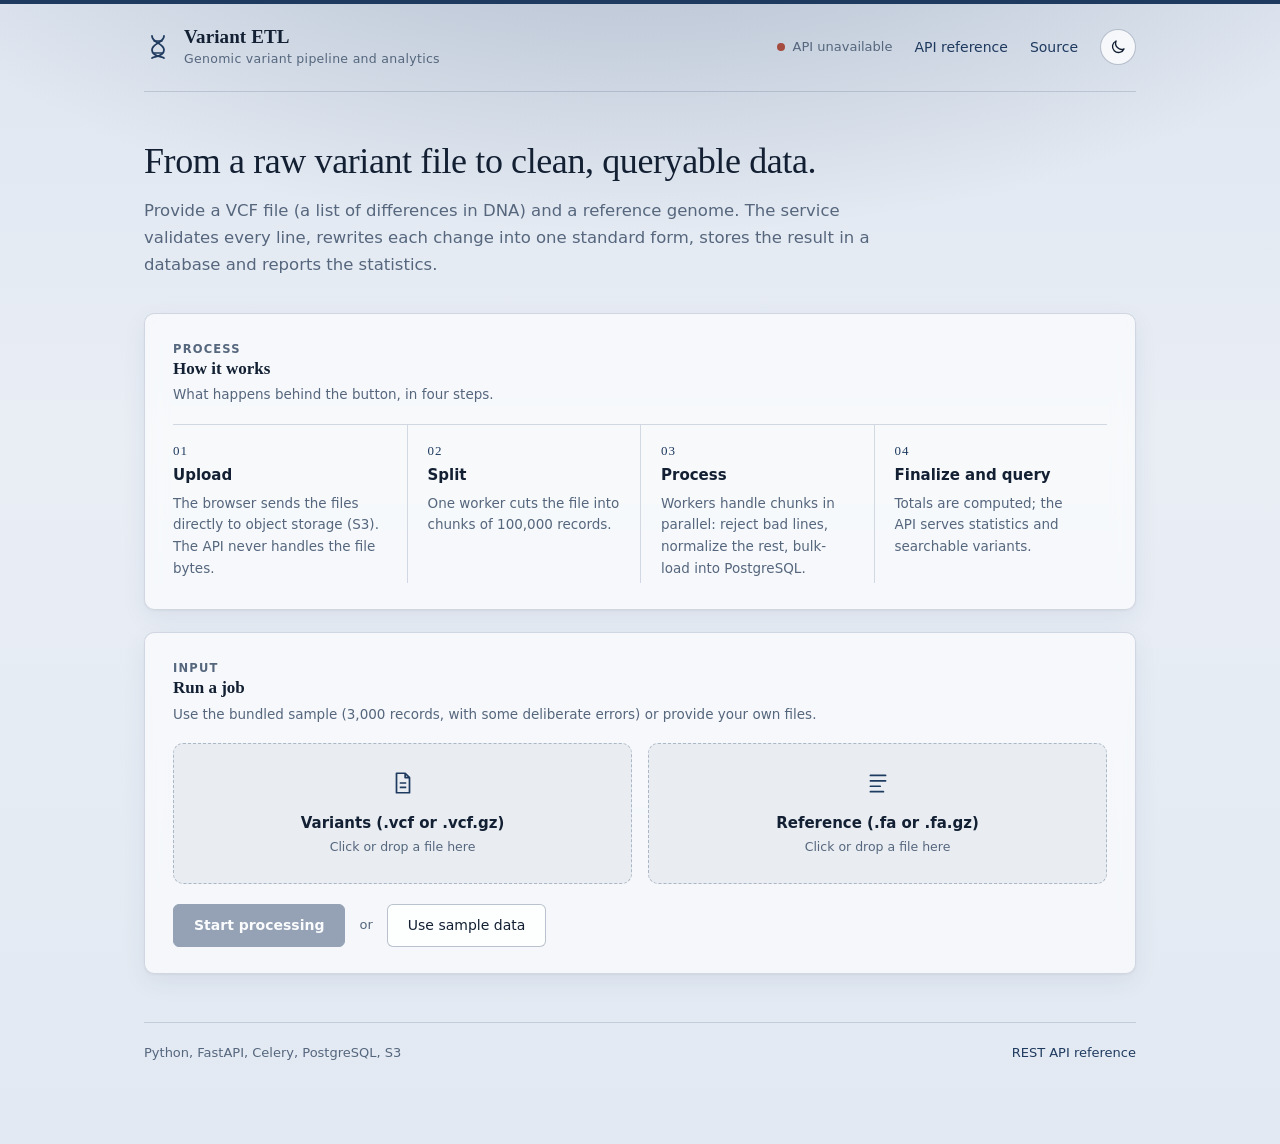
==== commit e072f99f: "feat(ui): tinted light theme end to end and a light/dark toggle The light theme now carries a transl" ====
--- a/src/variant_etl/api/static/index.html
+++ b/src/variant_etl/api/static/index.html
@@ -4,21 +4,52 @@
 <meta charset="utf-8">
 <meta name="viewport" content="width=device-width, initial-scale=1">
 <title>Variant ETL</title>
+<script>
+  // Apply the saved theme before the first paint so the page does not flash light.
+  try { const t = localStorage.getItem("theme"); if (t) document.documentElement.dataset.theme = t; } catch (e) {}
+</script>
 <style>
   :root {
-    --bg: #f6f5f1; --card: #ffffff; --soft: #faf9f6; --line: #e3e0d8; --line2: #cfcbc0;
-    --ink: #1b2430; --muted: #667085; --accent: #1f3a5f; --accent-d: #162b48;
+    color-scheme: light;
+    --base: #e4eaf3;
+    --page: linear-gradient(180deg, #dfe6f0 0%, #e9eef5 38%, #e2e9f2 100%);
+    --glow: radial-gradient(1100px 520px at 50% -140px, rgba(31,58,95,.26), transparent 72%);
+    --card: rgba(255,255,255,.62); --soft: rgba(31,58,95,.055); --field: rgba(255,255,255,.78);
+    --line: rgba(31,58,95,.17); --line2: rgba(31,58,95,.30); --track: rgba(31,58,95,.13);
+    --ink: #132033; --muted: #55667d;
+    --accent: #1f3a5f; --btn: #1f3a5f; --btn-h: #162b48;
     --ok: #2f6f5e; --bad: #a64b3f; --warn: #8a6620;
+    --accent-soft: rgba(31,58,95,.09); --ok-soft: rgba(47,111,94,.12); --bad-soft: rgba(166,75,63,.09);
+    --c-snv: #1f3a5f; --c-ins: #3d7a68; --c-del: #a64b3f; --c-mnv: #b0842f; --c-complex: #6c7184; --bar: #1f3a5f;
+    --shadow: 0 1px 2px rgba(19,32,51,.05), 0 8px 24px rgba(31,58,95,.07);
     --serif: Georgia, "Iowan Old Style", "Palatino Linotype", "Times New Roman", serif;
     --mono: ui-monospace, SFMono-Regular, Menlo, Consolas, monospace;
   }
+  :root[data-theme="dark"] {
+    color-scheme: dark;
+    --base: #0a1220;
+    --page: linear-gradient(180deg, #0a1220 0%, #0d1727 45%, #0a1220 100%);
+    --glow: radial-gradient(1100px 520px at 50% -140px, rgba(94,148,230,.22), transparent 72%);
+    --card: rgba(255,255,255,.045); --soft: rgba(255,255,255,.04); --field: rgba(255,255,255,.07);
+    --line: rgba(255,255,255,.10); --line2: rgba(255,255,255,.22); --track: rgba(255,255,255,.10);
+    --ink: #e8edf5; --muted: #8f9cb2;
+    --accent: #8fb4ec; --btn: #3a68a8; --btn-h: #4a79bd;
+    --ok: #62b8a0; --bad: #e0857a; --warn: #d8a94f;
+    --accent-soft: rgba(143,180,236,.10); --ok-soft: rgba(98,184,160,.12); --bad-soft: rgba(224,133,122,.10);
+    --c-snv: #78a3e6; --c-ins: #62b8a0; --c-del: #e0857a; --c-mnv: #d8a94f; --c-complex: #9aa3bd; --bar: #78a3e6;
+    --shadow: 0 1px 2px rgba(0,0,0,.3), 0 8px 24px rgba(0,0,0,.25);
+  }
   * { box-sizing: border-box; }
-  body { margin: 0; color: var(--ink); background: var(--bg);
-         font: 15px/1.6 system-ui, -apple-system, "Segoe UI", Roboto, "Helvetica Neue", sans-serif; }
+  /* The tint covers the whole page height (not just the window), so it runs end to end. */
+  html { background: var(--base); }
+  body { margin: 0; color: var(--ink);
+         background: var(--glow), var(--page); background-repeat: no-repeat; min-height: 100vh;
+         font: 15px/1.6 system-ui, -apple-system, "Segoe UI", Roboto, "Helvetica Neue", sans-serif;
+         transition: color .25s; }
   a { color: var(--accent); text-decoration: none; border-bottom: 1px solid transparent; }
   a:hover { border-bottom-color: var(--accent); }
   .wrap { max-width: 1040px; margin: 0 auto; padding: 0 24px 80px; }
-  .topbar { height: 4px; background: var(--accent); }
+  .topbar { height: 4px; background: var(--btn); }
 
   header { display: flex; align-items: center; justify-content: space-between; gap: 16px; flex-wrap: wrap;
            padding: 22px 0; border-bottom: 1px solid var(--line); }
@@ -30,12 +61,19 @@
   .health { display: inline-flex; align-items: center; gap: 8px; color: var(--muted); font-size: 13px; }
   .dot { width: 8px; height: 8px; border-radius: 50%; background: var(--line2); }
   .dot.ok { background: var(--ok); } .dot.bad { background: var(--bad); }
+  button.theme { width: 36px; height: 36px; padding: 0; border-radius: 50%; display: grid; place-items: center;
+                 background: var(--field); border: 1px solid var(--line2); color: var(--ink); }
+  button.theme svg { width: 18px; height: 18px; }
+  button.theme .sun { display: none; }
+  :root[data-theme="dark"] button.theme .sun { display: block; }
+  :root[data-theme="dark"] button.theme .moon { display: none; }
 
   .hero { padding: 48px 0 12px; max-width: 760px; }
   .hero h2 { font: 400 36px/1.2 var(--serif); letter-spacing: -.4px; margin: 0 0 14px; }
   .hero p { color: var(--muted); margin: 0; font-size: 16.5px; line-height: 1.65; }
 
-  .card { background: var(--card); border: 1px solid var(--line); border-radius: 8px; padding: 26px 28px; margin-top: 22px; }
+  .card { background: var(--card); border: 1px solid var(--line); border-radius: 10px; padding: 26px 28px; margin-top: 22px;
+          box-shadow: var(--shadow); -webkit-backdrop-filter: blur(10px); backdrop-filter: blur(10px); }
   .card h3 { margin: 0 0 4px; font: 600 17px/1.3 var(--serif); }
   .card .hint { color: var(--muted); font-size: 13.5px; margin: 0 0 18px; }
   .eyebrow { text-transform: uppercase; letter-spacing: 1.2px; font-size: 11.5px; color: var(--muted); font-weight: 600; }
@@ -48,10 +86,10 @@
   .how span { color: var(--muted); font-size: 13.5px; display: block; }
 
   .drops { display: grid; grid-template-columns: 1fr 1fr; gap: 16px; }
-  .drop { border: 1px dashed var(--line2); border-radius: 8px; padding: 26px 18px; text-align: center; cursor: pointer;
+  .drop { border: 1px dashed var(--line2); border-radius: 10px; padding: 26px 18px; text-align: center; cursor: pointer;
           background: var(--soft); transition: border-color .15s, background .15s; }
-  .drop:hover, .drop.over { border-color: var(--accent); background: #f1f4f8; }
-  .drop.has { border-style: solid; border-color: var(--ok); background: #f1f7f4; }
+  .drop:hover, .drop.over { border-color: var(--accent); background: var(--accent-soft); }
+  .drop.has { border-style: solid; border-color: var(--ok); background: var(--ok-soft); }
   .drop svg { width: 26px; height: 26px; color: var(--accent); margin-bottom: 8px; }
   .drop .name { font-weight: 600; word-break: break-all; }
   .drop .desc { color: var(--muted); font-size: 12.5px; margin-top: 2px; }
@@ -59,34 +97,34 @@
 
   .row { display: flex; gap: 14px; align-items: center; flex-wrap: wrap; margin-top: 20px; }
   button { font: inherit; font-size: 14px; cursor: pointer; border-radius: 6px; border: 1px solid var(--line2);
-           padding: 9px 20px; background: var(--card); color: var(--ink); transition: .15s; }
+           padding: 9px 20px; background: var(--field); color: var(--ink); transition: .15s; }
   button:hover:not(:disabled) { border-color: var(--accent); color: var(--accent); }
-  button.primary { background: var(--accent); border-color: var(--accent); color: #fff; font-weight: 600; }
-  button.primary:hover:not(:disabled) { background: var(--accent-d); color: #fff; }
+  button.primary { background: var(--btn); border-color: var(--btn); color: #fff; font-weight: 600; }
+  button.primary:hover:not(:disabled) { background: var(--btn-h); border-color: var(--btn-h); color: #fff; }
   button:disabled { opacity: .45; cursor: not-allowed; }
   .or { color: var(--muted); font-size: 13px; }
 
   .stepper { display: flex; align-items: center; margin: 4px 0 20px; }
   .st { display: flex; align-items: center; gap: 9px; color: var(--muted); font-size: 13.5px; white-space: nowrap; }
   .st i { width: 24px; height: 24px; border-radius: 50%; display: grid; place-items: center; font-style: normal;
-          font-size: 12px; border: 1px solid var(--line2); background: var(--card); }
+          font-size: 12px; border: 1px solid var(--line2); background: var(--field); }
   .st.active { color: var(--ink); font-weight: 600; }
   .st.active i { border: 2px solid var(--accent); color: var(--accent); }
   .st.done { color: var(--ink); }
-  .st.done i { background: var(--accent); border-color: var(--accent); color: #fff; }
+  .st.done i { background: var(--btn); border-color: var(--btn); color: #fff; }
   .st.err i { background: var(--bad); border-color: var(--bad); color: #fff; }
   .line { flex: 1; height: 1px; background: var(--line2); margin: 0 14px; min-width: 14px; }
-  .line.done { background: var(--accent); }
-
-  .bar { height: 6px; border-radius: 3px; background: #ebe8e0; overflow: hidden; }
-  .bar > div { height: 100%; width: 0; background: var(--accent); transition: width .4s; }
+  .line.done { background: var(--btn); }
+
+  .bar { height: 6px; border-radius: 3px; background: var(--track); overflow: hidden; }
+  .bar > div { height: 100%; width: 0; background: var(--btn); transition: width .4s; }
   .status-line { display: flex; justify-content: space-between; color: var(--muted); font-size: 13px; margin-top: 10px; }
   .banner { border-radius: 6px; padding: 11px 15px; margin-top: 16px; font-size: 14px; border: 1px solid; }
-  .banner.info { background: #f1f4f8; border-color: #c9d4e2; color: var(--accent); }
-  .banner.err { background: #fbf1ef; border-color: #e5c2bc; color: var(--bad); }
+  .banner.info { background: var(--accent-soft); border-color: var(--line2); color: var(--accent); }
+  .banner.err { background: var(--bad-soft); border-color: var(--bad); color: var(--bad); }
 
   .kpis { display: grid; grid-template-columns: repeat(auto-fit, minmax(150px, 1fr)); border: 1px solid var(--line); border-radius: 8px; overflow: hidden; }
-  .kpi { padding: 18px 20px; border-right: 1px solid var(--line); background: var(--card); }
+  .kpi { padding: 18px 20px; border-right: 1px solid var(--line); background: var(--soft); }
   .kpi:last-child { border-right: 0; }
   .kpi .v { font: 400 30px/1.15 var(--serif); letter-spacing: -.5px; font-variant-numeric: tabular-nums; }
   .kpi .l { color: var(--muted); font-size: 12.5px; margin-top: 4px; }
@@ -94,14 +132,14 @@
 
   .grid2 { display: grid; grid-template-columns: 1fr 1fr; gap: 22px; }
   .hbar { display: grid; grid-template-columns: 170px 1fr 56px; gap: 12px; align-items: center; margin: 12px 0; font-size: 13.5px; }
-  .hbar .t { height: 8px; border-radius: 4px; background: #ebe8e0; overflow: hidden; }
+  .hbar .t { height: 8px; border-radius: 4px; background: var(--track); overflow: hidden; }
   .hbar .t > div { height: 100%; border-radius: 4px; }
   .hbar .c { text-align: right; color: var(--ink); font-variant-numeric: tabular-nums; }
   .hbar small { display: block; color: var(--muted); font-size: 11.5px; line-height: 1.35; }
 
   .hist { display: flex; align-items: flex-end; gap: 8px; height: 150px; margin-top: 8px; border-bottom: 1px solid var(--line2); }
   .hist div { flex: 1; display: flex; flex-direction: column; justify-content: flex-end; align-items: center; height: 100%; position: relative; }
-  .hist b { width: 100%; background: var(--accent); min-height: 2px; border-radius: 2px 2px 0 0; opacity: .88; }
+  .hist b { width: 100%; background: var(--bar); min-height: 2px; border-radius: 2px 2px 0 0; opacity: .9; }
   .hist span { position: absolute; bottom: -22px; font-size: 11px; color: var(--muted); }
   .hist-wrap { padding-bottom: 24px; }
 
@@ -116,7 +154,7 @@
   .tab { display: flex; gap: 0; margin-bottom: 18px; border-bottom: 1px solid var(--line); }
   .tab button { border: 0; border-bottom: 2px solid transparent; border-radius: 0; background: none; padding: 8px 18px 10px; color: var(--muted); }
   .tab button.on { color: var(--accent); border-bottom-color: var(--accent); font-weight: 600; }
-  select { font: inherit; font-size: 13.5px; background: var(--card); color: var(--ink); border: 1px solid var(--line2);
+  select { font: inherit; font-size: 13.5px; background: var(--field); color: var(--ink); border: 1px solid var(--line2);
            border-radius: 6px; padding: 5px 10px; }
   .filters { display: flex; gap: 12px; align-items: center; margin-bottom: 14px; flex-wrap: wrap; color: var(--muted); font-size: 13px; }
   .tip { cursor: help; border-bottom: 1px dotted var(--muted); }
@@ -133,6 +171,7 @@
     .hero { padding-top: 32px; } .hero h2 { font-size: 27px; }
     .hbar { grid-template-columns: 120px 1fr 50px; }
     .kpi { border-bottom: 1px solid var(--line); }
+    nav { gap: 14px; }
   }
 </style>
 </head>
@@ -151,6 +190,10 @@
       <span class="health"><span class="dot" id="healthDot"></span><span id="healthText">checking</span></span>
       <a href="/docs">API reference</a>
       <a href="https://github.com/aleksandrahodzzik/genomic-etl-pipeline" target="_blank" rel="noopener">Source</a>
+      <button class="theme" id="themeBtn" type="button" aria-label="Switch between light and dark theme" title="Light / dark">
+        <svg class="moon" viewBox="0 0 24 24" fill="none" stroke="currentColor" stroke-width="1.8" stroke-linejoin="round" aria-hidden="true"><path d="M20 14.5A8 8 0 0 1 9.5 4a8 8 0 1 0 10.5 10.5z"/></svg>
+        <svg class="sun" viewBox="0 0 24 24" fill="none" stroke="currentColor" stroke-width="1.8" stroke-linecap="round" aria-hidden="true"><circle cx="12" cy="12" r="4"/><path d="M12 2v2M12 20v2M2 12h2M20 12h2M4.9 4.9l1.4 1.4M17.7 17.7l1.4 1.4M4.9 19.1l1.4-1.4M17.7 6.3l1.4-1.4"/></svg>
+      </button>
     </nav>
   </header>
 
@@ -267,8 +310,10 @@
 const fmt = (n) => Number(n).toLocaleString("en-US");
 const API = "/api/v1";
 
-const NAVY = "#1f3a5f", RED = "#a64b3f";
-const TYPE_COLOR = { SNV: "#1f3a5f", INS: "#3d7a68", DEL: "#a64b3f", MNV: "#b0842f", COMPLEX: "#6c7184" };
+// Colours are CSS variables so the charts follow the light/dark theme.
+const BAR = "var(--bar)", RED = "var(--bad)";
+const TYPE_COLOR = { SNV: "var(--c-snv)", INS: "var(--c-ins)", DEL: "var(--c-del)", MNV: "var(--c-mnv)", COMPLEX: "var(--c-complex)" };
+const tint = (c, pct) => `color-mix(in srgb, ${c} ${pct}%, transparent)`;
 const REASONS = {
   malformed_line: ["Malformed line", "Wrong number of columns, a bad position, or an empty field."],
   non_numeric_qual: ["Bad quality value", "The QUAL column is not a number."],
@@ -281,6 +326,13 @@
 
 let vcfFile = null, refFile = null, jobId = null, busy = false;
 let varCursor = null, rejCursor = null;
+
+// ---------- theme ----------
+$("themeBtn").onclick = () => {
+  const next = document.documentElement.dataset.theme === "dark" ? "light" : "dark";
+  document.documentElement.dataset.theme = next;
+  try { localStorage.setItem("theme", next); } catch (e) {}
+};
 
 // ---------- health ----------
 async function checkHealth() {
@@ -424,7 +476,7 @@
 
   const maxT = Math.max(...Object.values(sum.by_type), 1);
   $("types").innerHTML = Object.entries(sum.by_type).sort((a, b) => b[1] - a[1])
-    .map(([t, c]) => hbar(t, c, maxT, TYPE_COLOR[t] || NAVY)).join("") || "<span class='sub'>No variants.</span>";
+    .map(([t, c]) => hbar(t, c, maxT, TYPE_COLOR[t] || BAR)).join("") || "<span class='sub'>No variants.</span>";
 
   const reasons = Object.entries(sum.rejected_by_reason).sort((a, b) => b[1].count - a[1].count);
   const maxR = Math.max(...reasons.map(([, v]) => v.count), 1);
@@ -439,7 +491,7 @@
 
   const maxC = Math.max(...chr.chromosomes.map((c) => c.variants), 1);
   $("chroms").innerHTML = chr.chromosomes.map((c) =>
-    hbar(esc(c.chrom), c.variants, maxC, NAVY, c.density_per_mb != null ? `${fmt(Math.round(c.density_per_mb))} per Mb` : "")).join("");
+    hbar(esc(c.chrom), c.variants, maxC, BAR, c.density_per_mb != null ? `${fmt(Math.round(c.density_per_mb))} per Mb` : "")).join("");
 
   $("fChrom").innerHTML = '<option value="">all</option>' + chr.chromosomes.map((c) => `<option>${esc(c.chrom)}</option>`).join("");
   await loadVariants(true); await loadRejected(true);
@@ -455,13 +507,13 @@
   if (varCursor) q.set("cursor", varCursor);
   const page = await api(`/jobs/${jobId}/variants?${q}`);
   $("varBody").insertAdjacentHTML("beforeend", page.items.map((v) => {
-    const c = TYPE_COLOR[v.variant_type] || NAVY;
+    const c = TYPE_COLOR[v.variant_type] || BAR;
     return `
     <tr><td class="m">${esc(v.chrom)}:${fmt(v.pos)}</td>
     <td class="m">${esc(v.ref.length > 14 ? v.ref.slice(0, 14) + "…" : v.ref)} → ${esc(v.alt.length > 14 ? v.alt.slice(0, 14) + "…" : v.alt)}</td>
-    <td><span class="badge" style="background:${c}1a;color:${c}">${esc(v.variant_type)}</span></td>
+    <td><span class="badge" style="background:${tint(c, 16)};color:${c}">${esc(v.variant_type)}</span></td>
     <td>${v.qual ?? "–"}</td><td>${v.af ?? "–"}</td>
-    <td>${v.was_normalized ? '<span class="badge" style="background:#b0842f1f;color:#8a6620">rewritten</span>' : '<span style="color:var(--muted)">as written</span>'}</td></tr>`;
+    <td>${v.was_normalized ? `<span class="badge" style="background:${tint("var(--warn)", 16)};color:var(--warn)">rewritten</span>` : '<span style="color:var(--muted)">as written</span>'}</td></tr>`;
   }).join(""));
   varCursor = page.next_cursor;
   $("btnMore").classList.toggle("hidden", !varCursor);
